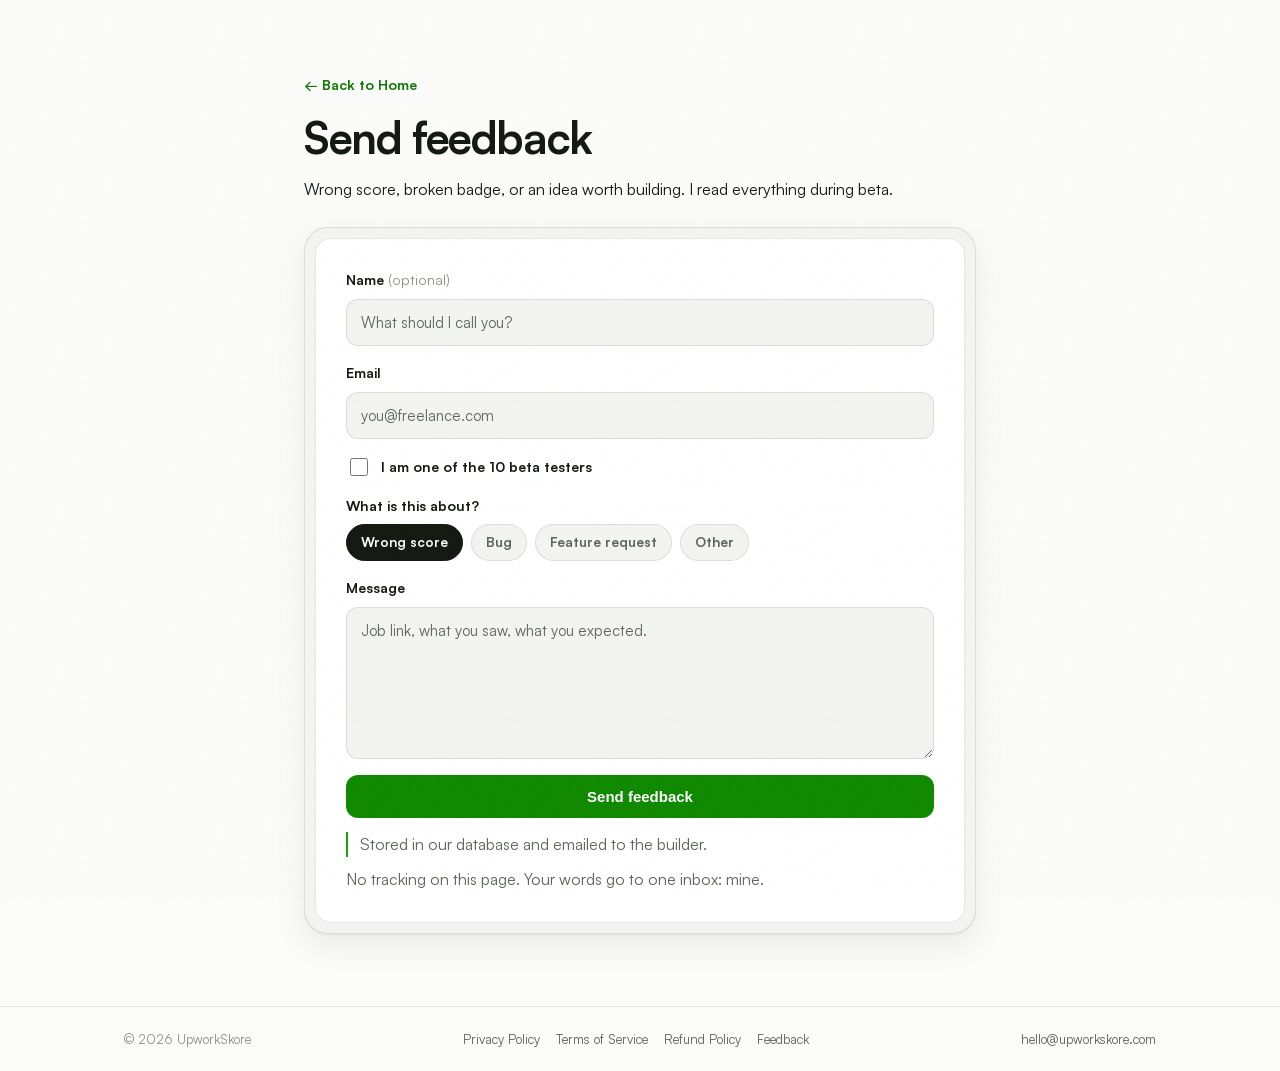
==== feedback.html @ d4e3a6f2 "Feedback page: D1-backed form with email delivery, footer links" ====
<!doctype html>
<html lang="en" data-theme="light">
<head>
  <meta charset="utf-8" />
  <meta name="viewport" content="width=device-width, initial-scale=1" />
  <title>Send Feedback: UpworkSkore</title>
  <meta name="description" content="Report a wrong score, a bug, or request a feature. Every message is stored and emailed to the builder." />
  <link rel="icon" href="./favicon.ico" sizes="any" />
  <link rel="stylesheet" href="./styles.css" />
  <script>
    (function () {
      try {
        var stored = localStorage.getItem('usk-theme');
        var theme = stored || (window.matchMedia('(prefers-color-scheme: dark)').matches ? 'dark' : 'light');
        document.documentElement.setAttribute('data-theme', theme);
      } catch (e) { document.documentElement.setAttribute('data-theme', 'light'); }
    })();
  </script>
</head>
<body>
  <a class="skip" href="#main">Skip to content</a>

  <main id="main" class="legal">
    <div class="wrap narrow">
      <p><a class="back-link" href="./index.html">← Back to Home</a></p>
      <h1>Send feedback</h1>
      <p class="lede">Wrong score, broken badge, or an idea worth building. I read everything during beta.</p>
      <div class="price-shell"><div class="price-card">
        <form id="feedbackForm" class="fb-form" novalidate>
          <div class="field">
            <label for="fbName">Name <span class="opt">(optional)</span></label>
            <input id="fbName" name="name" type="text" placeholder="What should I call you?" autocomplete="name" maxlength="120" />
          </div>
          <div class="field">
            <label for="fbEmail">Email</label>
            <input id="fbEmail" name="email" type="email" placeholder="you@freelance.com" autocomplete="email" required />
            <p class="fb-error" id="fbEmailError" hidden>Enter a valid email so I can reply.</p>
          </div>
          <div class="field check">
            <input id="fbTester" name="tester" type="checkbox" />
            <label for="fbTester">I am one of the 10 beta testers</label>
          </div>
          <div class="field">
            <span class="fb-label" id="fbCatLabel">What is this about?</span>
            <div class="pills" role="radiogroup" aria-labelledby="fbCatLabel">
              <span><input id="catScore" name="category" type="radio" value="wrong-score" checked /><label for="catScore">Wrong score</label></span>
              <span><input id="catBug" name="category" type="radio" value="bug" /><label for="catBug">Bug</label></span>
              <span><input id="catFeature" name="category" type="radio" value="feature" /><label for="catFeature">Feature request</label></span>
              <span><input id="catOther" name="category" type="radio" value="other" /><label for="catOther">Other</label></span>
            </div>
          </div>
          <div class="field">
            <label for="fbMessage">Message</label>
            <textarea id="fbMessage" name="message" rows="6" maxlength="5000" placeholder="Job link, what you saw, what you expected." required></textarea>
            <p class="fb-error" id="fbMessageError" hidden>Write a few words so I know what to fix.</p>
          </div>
          <input class="hp" name="_honey" type="text" tabindex="-1" autocomplete="off" aria-hidden="true" />
          <button class="btn btn-primary" type="submit" id="fbSubmit">Send feedback</button>
        </form>
        <p class="form-note" id="fbNote" role="status" aria-live="polite">Stored in our database and emailed to the builder.</p>
        <p class="privacy">No tracking on this page. Your words go to one inbox: mine.</p>
      </div></div>
    </div>
  </main>

  <footer class="footer">
    <div class="wrap foot-inner">
      <span>© 2026 UpworkSkore</span>
      <span class="foot-links"><a href="./privacy.html">Privacy Policy</a><a href="./terms.html">Terms of Service</a><a href="./refund.html">Refund Policy</a><a href="./feedback.html" aria-current="page">Feedback</a></span>
      <a href="mailto:hello@upworkskore.com">hello@upworkskore.com</a>
    </div>
  </footer>

  <script src="./script.js" defer></script>
</body>
</html>
---- styles.css ----
/* UpworkSkore landing.
 * Shape lock (one system, documented): cards and panels 16px, buttons and
 * inputs 12px, status pills full-round. One accent (#14a800 family) page-wide.
 * Type: self-hosted Satoshi + JetBrains Mono. No webfont links.
 */

@font-face {
  font-family: "Satoshi";
  src: url("./fonts/satoshi-400.woff2") format("woff2");
  font-weight: 400; font-style: normal; font-display: swap;
}
@font-face {
  font-family: "Satoshi";
  src: url("./fonts/satoshi-500.woff2") format("woff2");
  font-weight: 500; font-style: normal; font-display: swap;
}
@font-face {
  font-family: "Satoshi";
  src: url("./fonts/satoshi-700.woff2") format("woff2");
  font-weight: 700; font-style: normal; font-display: swap;
}
@font-face {
  font-family: "JetBrains Mono";
  src: url("./fonts/jetbrains-mono-400.woff2") format("woff2");
  font-weight: 400; font-style: normal; font-display: swap;
}
@font-face {
  font-family: "JetBrains Mono";
  src: url("./fonts/jetbrains-mono-500.woff2") format("woff2");
  font-weight: 500; font-style: normal; font-display: swap;
}
@font-face {
  font-family: "JetBrains Mono";
  src: url("./fonts/jetbrains-mono-700.woff2") format("woff2");
  font-weight: 700; font-style: normal; font-display: swap;
}

:root {
  color-scheme: light dark;
  --font: "Satoshi", system-ui, -apple-system, "Segoe UI", sans-serif;
  --mono: "JetBrains Mono", ui-monospace, SFMono-Regular, Menlo, monospace;
  --accent: #14a800;
  --accent-ink: #0e7a00;
  --btn: #108a00;
  --btn-hover: #0d7300;
  --ease: cubic-bezier(0.16, 1, 0.3, 1);
}

[data-theme="light"] {
  color-scheme: light;
  --canvas: #fbfbfa;
  --surface: #f3f4f1;
  --card: #ffffff;
  --ink: #141a12;
  --muted: #5c665a;
  --faint: #8a9388;
  --hairline: rgba(20, 26, 18, 0.1);
  --nav: rgba(251, 251, 250, 0.86);
  --shadow: 0 1px 2px rgba(20, 26, 18, 0.05), 0 12px 32px rgba(20, 26, 18, 0.07);
  --green-bg: #e9f5ec; --green-ink: #166534; --green-line: #b7dfc0;
  --yellow-bg: #fdf6e0; --yellow-ink: #7c5c00; --yellow-line: #ecd48a;
  --red-bg: #fdecea; --red-ink: #9c1c1c; --red-line: #f3b8b4;
  --grey-bg: #eef0ee; --grey-ink: #5c665a; --grey-line: #d5d9d4;
}

[data-theme="dark"] {
  color-scheme: dark;
  --canvas: #07090e;
  --surface: #0d111a;
  --card: #0d111a;
  --ink: #eceff3;
  --muted: #9aa3b2;
  --faint: #6b7484;
  --hairline: rgba(255, 255, 255, 0.09);
  --nav: rgba(7, 9, 14, 0.82);
  --shadow: 0 1px 2px rgba(0, 0, 0, 0.4), 0 16px 40px rgba(0, 0, 0, 0.4);
  --green-bg: rgba(20, 168, 0, 0.13); --green-ink: #8fe3ab; --green-line: rgba(143, 227, 171, 0.3);
  --yellow-bg: rgba(245, 214, 123, 0.1); --yellow-ink: #f2d67c; --yellow-line: rgba(242, 214, 124, 0.3);
  --red-bg: rgba(245, 163, 163, 0.1); --red-ink: #ffa3a3; --red-line: rgba(255, 163, 163, 0.3);
  --grey-bg: rgba(255, 255, 255, 0.05); --grey-ink: #9aa3b2; --grey-line: rgba(255, 255, 255, 0.13);
}

* { box-sizing: border-box; }
html { scroll-behavior: smooth; }
body {
  margin: 0; font-family: var(--font); background: var(--canvas); color: var(--ink);
  line-height: 1.55; font-size: 16px; -webkit-font-smoothing: antialiased;
  text-rendering: optimizeLegibility;
}
.mono { font-family: var(--mono); font-variant-numeric: tabular-nums; }
.sr { position: absolute; width: 1px; height: 1px; overflow: hidden; clip: rect(0 0 0 0); }
.skip { position: absolute; left: -999px; top: 0; background: var(--ink); color: var(--canvas); padding: 8px 12px; z-index: 99; border-radius: 0 0 8px 0; }
.skip:focus { left: 8px; top: 8px; }
::selection { background: rgba(20, 168, 0, 0.22); }

/* FILM GRAIN : fixed pointer-events-none layer only, never on scrollers */
body::after {
  content: "";
  position: fixed; inset: 0; z-index: 60; pointer-events: none;
  background-image: url("data:image/svg+xml,%3Csvg xmlns='http://www.w3.org/2000/svg' width='160' height='160'%3E%3Cfilter id='n'%3E%3CfeTurbulence type='fractalNoise' baseFrequency='0.9' numOctaves='2'/%3E%3C/filter%3E%3Crect width='160' height='160' filter='url(%23n)' opacity='0.55'/%3E%3C/svg%3E");
  opacity: 0.028;
}
[data-theme="dark"] body::after { opacity: 0.05; }

.wrap { max-width: 1080px; margin: 0 auto; padding: 0 24px; }
.wrap.narrow { max-width: 720px; }
.section { padding: 76px 0; }
.section.alt { background: var(--surface); border-top: 1px solid var(--hairline); border-bottom: 1px solid var(--hairline); }

.eyebrow {
  font-size: 12px; letter-spacing: 0.1em; text-transform: uppercase;
  color: var(--faint); margin: 0 0 12px; font-weight: 500;
}
.eyebrow::before {
  content: "";
  display: inline-block;
  width: 18px; height: 2px;
  background: var(--accent);
  vertical-align: middle;
  margin-right: 8px;
  border-radius: 2px;
}

h1, h2 { text-wrap: balance; }
h1 {
  font-size: clamp(38px, 4.6vw, 56px); line-height: 1.04;
  letter-spacing: -0.032em; margin: 0 0 18px; font-weight: 700; max-width: 14ch;
}
h2 { font-size: clamp(26px, 3vw, 34px); letter-spacing: -0.022em; line-height: 1.15; margin: 0 0 12px; font-weight: 700; }
.sub { color: var(--muted); font-size: 17px; max-width: 60ch; margin: 0; }
.lede { font-size: 18px; color: var(--muted); max-width: 44ch; }
.lede strong { color: var(--ink); }

/* FLOATING NAV : detached island, 62px tall, one line */
.nav { position: sticky; top: 0; z-index: 50; padding: 12px 16px 0; }
.nav-inner {
  max-width: 1048px; margin: 0 auto; padding: 9px 12px 9px 16px;
  display: flex; align-items: center; gap: 20px;
  background: var(--nav); backdrop-filter: blur(14px); -webkit-backdrop-filter: blur(14px);
  border: 1px solid var(--hairline); border-radius: 16px; box-shadow: var(--shadow);
}
.brand { display: flex; align-items: center; gap: 9px; text-decoration: none; color: var(--ink); font-weight: 700; letter-spacing: -0.01em; }
.brand-mark { border-radius: 7px; border: 1px solid var(--hairline); display: block; }
.brand-tag { font-family: var(--mono); font-size: 11px; color: var(--muted); border: 1px solid var(--hairline); padding: 2px 8px; border-radius: 999px; background: var(--card); }
.nav-links { display: flex; gap: 2px; margin-left: auto; }
.nav-links a { color: var(--muted); text-decoration: none; font-size: 14px; font-weight: 500; padding: 7px 11px; border-radius: 8px; }
.nav-links a:hover { color: var(--ink); background: var(--surface); }
.nav-links a.active { color: var(--accent-ink); background: var(--surface); }
[data-theme="dark"] .nav-links a.active { color: #8fe3ab; }
.nav-actions { display: flex; align-items: center; gap: 10px; }

.theme-toggle {
  height: 36px; padding: 0 12px; border-radius: 9px; cursor: pointer;
  border: 1px solid var(--hairline); background: var(--card); color: var(--ink);
  font-family: var(--mono); font-size: 12px;
}
.theme-toggle:hover { border-color: var(--accent); }
[data-theme="light"] .to-light { display: none; }
[data-theme="dark"] .to-dark { display: none; }
.theme-toggle:focus-visible, .btn:focus-visible, a:focus-visible, input:focus-visible, summary:focus-visible {
  outline: 2px solid var(--accent); outline-offset: 2px;
}

/* BUTTONS : 12px radius per shape lock, single accent, AA contrast */
.btn {
  display: inline-flex; align-items: center; justify-content: center;
  text-decoration: none; font-weight: 700; border-radius: 12px;
  padding: 12px 22px; border: 1px solid transparent; cursor: pointer; font-size: 15px;
  white-space: nowrap;
  transition: background 160ms var(--ease), border-color 160ms var(--ease), transform 80ms var(--ease);
}
.btn:active { transform: scale(0.98); }
.btn-sm { padding: 8px 14px; font-size: 13.5px; }
.btn-lg { padding: 15px 28px; font-size: 16px; }
.btn-primary { background: var(--btn); color: #fff; }
.btn-primary:hover { background: var(--btn-hover); }
.text-link { display: inline-flex; align-items: center; font-weight: 600; font-size: 15px; color: var(--accent-ink); text-decoration: none; padding: 12px 4px; }
[data-theme="dark"] .text-link { color: #8fe3ab; }
.text-link:hover { text-decoration: underline; }

/* NESTED ARROW : icon lives in its own circle, drifts on hover */
.btn .arr {
  display: inline-flex; align-items: center; justify-content: center;
  width: 26px; height: 26px; border-radius: 999px; flex: none;
  background: rgba(255, 255, 255, 0.18); font-size: 14px; font-weight: 400;
  transition: transform 200ms var(--ease);
}
.btn-primary:hover .arr { transform: translate(2px, -2px) scale(1.06); }

/* HERO : asymmetric split, 4 text elements max, fits viewport */
.hero { padding: 56px 0 52px; }
.hero-inner { max-width: 1080px; margin: 0 auto; padding: 0 24px; display: grid; grid-template-columns: 1.08fr 0.92fr; gap: 48px; align-items: center; }
.cta-row { display: flex; gap: 10px; flex-wrap: wrap; margin: 24px 0 0; }

/* BROWSER MOCK : real component preview of the extension UI */
.browser { border: 1px solid var(--hairline); border-radius: 16px; background: var(--card); box-shadow: var(--shadow); overflow: hidden; }
.browser-bar { display: flex; align-items: center; gap: 6px; padding: 10px 14px; border-bottom: 1px solid var(--hairline); background: var(--surface); }
.browser-bar span { width: 10px; height: 10px; border-radius: 50%; border: 1px solid rgba(0, 0, 0, 0.12); }
.browser-bar span:nth-child(1) { background: #ff5f57; }
.browser-bar span:nth-child(2) { background: #febc2e; }
.browser-bar span:nth-child(3) { background: #28c840; }
.browser-bar code { margin-left: 8px; font-size: 12px; color: var(--faint); }
.feed-card { padding: 15px 17px; border-bottom: 1px solid var(--hairline); }
.feed-card:last-child { border-bottom: 0; }
.job-title { margin: 8px 0 0; font-weight: 600; font-size: 14.5px; letter-spacing: -0.005em; }
button.usk-badge { font-family: inherit; cursor: pointer; }
.usk-badge { display: inline-flex; align-items: baseline; gap: 6px; padding: 3px 11px; border-radius: 999px; font-size: 12.5px; font-weight: 700; border: 1px solid; }
button.usk-badge:hover { filter: brightness(0.97); }
button.usk-badge:active { transform: scale(0.98); }

/* COLLAPSIBLE PANEL : transform and opacity only */
.coll.open { display: block; animation: collIn 260ms var(--ease); }
.coll.shut { display: none; }
@keyframes collIn {
  from { opacity: 0; transform: translateY(-6px); }
  to { opacity: 1; transform: none; }
}
.usk-badge strong { font-size: 13px; }
.usk-badge.green { background: var(--green-bg); color: var(--green-ink); border-color: var(--green-line); }
.usk-badge.yellow { background: var(--yellow-bg); color: var(--yellow-ink); border-color: var(--yellow-line); }
.usk-badge.red { background: var(--red-bg); color: var(--red-ink); border-color: var(--red-line); }
.usk-details { margin-top: 9px; display: grid; gap: 3px; font-size: 12.5px; color: var(--muted); }
.usk-details div { display: flex; justify-content: space-between; gap: 12px; }
.usk-details strong { color: var(--ink); font-weight: 500; }
.usk-note { margin-top: 9px; font-size: 12.5px; background: var(--surface); border: 1px solid var(--hairline); color: var(--muted); border-radius: 8px; padding: 7px 10px; }
.usk-note .mono { font-size: 11px; letter-spacing: 0.08em; color: var(--accent-ink); }
[data-theme="dark"] .usk-note .mono { color: #8fe3ab; }
.caption { font-size: 13px; color: var(--faint); margin: 12px 2px 0; }

/* FACT BAR : trust facts live here, not in the hero */
.factbar { border-top: 1px solid var(--hairline); border-bottom: 1px solid var(--hairline); background: var(--surface); }
.factbar-inner { display: flex; gap: 8px 24px; align-items: baseline; justify-content: space-between; flex-wrap: wrap; padding-top: 13px; padding-bottom: 13px; }
.factbar p { margin: 0; font-size: 14px; color: var(--muted); }
.factbar .facts { font-size: 12px; letter-spacing: 0.04em; color: var(--faint); }

/* DEMO : featured card plus stacked pair, staggered */
.demo-grid { display: grid; grid-template-columns: 1.15fr 0.85fr; gap: 14px; margin-top: 30px; align-items: start; }
.demo-stack { display: grid; gap: 14px; margin-top: 28px; }
.score-card { border: 1px solid var(--hairline); border-radius: 16px; background: var(--card); padding: 22px; transition: border-color 160ms var(--ease), transform 160ms var(--ease); }
.score-card:hover { border-color: var(--accent); transform: translateY(-2px); }
.score-card header { display: flex; align-items: baseline; gap: 10px; margin-bottom: 14px; }
.score-card .big { font-size: 32px; font-weight: 700; letter-spacing: -0.02em; }
.score-card .tier { font-size: 12.5px; font-weight: 700; padding: 3px 10px; border-radius: 999px; border: 1px solid; }
.score-card.green .tier { background: var(--green-bg); color: var(--green-ink); border-color: var(--green-line); }
.score-card.yellow .tier { background: var(--yellow-bg); color: var(--yellow-ink); border-color: var(--yellow-line); }
.score-card.red .tier { background: var(--red-bg); color: var(--red-ink); border-color: var(--red-line); }
.score-card ul { list-style: none; margin: 0 0 12px; padding: 0; display: grid; font-size: 13px; color: var(--muted); }
.score-card li { display: flex; justify-content: space-between; gap: 10px; border-bottom: 1px solid var(--hairline); padding: 7px 0; }
.score-card li b { color: var(--ink); font-weight: 500; }
.score-card p { margin: 0; font-size: 14.5px; color: var(--muted); }

/* STEPS : divider rows, not cards */
.steps { list-style: none; margin: 30px 0 0; padding: 0; }
.steps li {
  display: grid; grid-template-columns: 64px 1fr; gap: 20px; align-items: baseline;
  padding: 22px 0; border-top: 1px solid var(--hairline);
}
.steps li:last-child { border-bottom: 1px solid var(--hairline); }
.steps .mono { font-size: 13px; color: var(--accent-ink); }
[data-theme="dark"] .steps .mono { color: #8fe3ab; }
.steps h3 { margin: 0 0 4px; font-size: 18px; letter-spacing: -0.01em; }
.steps p { margin: 0; color: var(--muted); font-size: 15px; max-width: 60ch; }

/* BANDS : meter rows with real visual variation */
.meters { display: grid; gap: 14px; margin-top: 30px; }
.meter { border: 1px solid var(--hairline); border-radius: 16px; background: var(--card); padding: 18px 20px; }
.meter-head { display: flex; align-items: baseline; gap: 12px; margin-bottom: 10px; }
.chip { font-size: 13px; font-weight: 700; padding: 2px 10px; border-radius: 999px; border: 1px solid; }
.meter.green .chip { background: var(--green-bg); color: var(--green-ink); border-color: var(--green-line); }
.meter.yellow .chip { background: var(--yellow-bg); color: var(--yellow-ink); border-color: var(--yellow-line); }
.meter.red .chip { background: var(--red-bg); color: var(--red-ink); border-color: var(--red-line); }
.meter.grey .chip { background: var(--grey-bg); color: var(--grey-ink); border-color: var(--grey-line); }
.meter-head code { margin-left: auto; font-size: 12.5px; color: var(--muted); }
.track { height: 8px; border-radius: 999px; background: var(--surface); border: 1px solid var(--hairline); overflow: hidden; }
.track .fill { height: 100%; border-radius: inherit; }
.meter.green .fill { background: var(--accent); }
.meter.yellow .fill { background: #d9a400; }
[data-theme="dark"] .meter.yellow .fill { background: #f2d67c; }
.meter.red .fill { background: #d64545; }
[data-theme="dark"] .meter.red .fill { background: #ffa3a3; }
.track.empty { display: flex; align-items: center; justify-content: center; height: 26px; background: transparent; border-style: dashed; }
.track.empty span { font-size: 11px; letter-spacing: 0.08em; color: var(--faint); }
.meter p { margin: 10px 0 0; font-size: 14.5px; color: var(--muted); }

/* ROADMAP : V1 vs V2 comparison, two columns to one on mobile */
.compare-grid { display: grid; grid-template-columns: 1fr 1fr; gap: 14px; margin-top: 30px; align-items: stretch; }
.tier-card { border: 1px solid var(--hairline); border-radius: 16px; background: var(--card); padding: 26px; }
.tier-card > p:first-child { margin: 0 0 14px; }
.tier-card h3 { margin: 0 0 6px; font-size: 22px; letter-spacing: -0.015em; }
.tier-price { margin: 0 0 16px; color: var(--muted); font-size: 14px; }
.tier-price .mono { font-size: 30px; font-weight: 700; letter-spacing: -0.02em; color: var(--ink); margin-right: 8px; }
.tier-price .was { font-size: 18px; font-weight: 500; color: var(--faint); text-decoration: line-through; margin-right: 2px; }
.tier-card.pro { border-color: var(--accent); }
.tier-list { list-style: none; margin: 0; padding: 0; display: grid; gap: 10px; font-size: 15px; }
.tier-list li { padding-left: 26px; position: relative; }
.tier-list li::before { content: "✓"; position: absolute; left: 2px; color: var(--accent); font-weight: 700; }
.pill-badge { display: inline-block; font-size: 11px; letter-spacing: 0.08em; text-transform: uppercase; padding: 4px 12px; border-radius: 999px; font-weight: 500; }
.pill-badge.dark { background: var(--ink); color: var(--canvas); }
.pill-badge.live { background: var(--btn); color: #fff; }
.anchor {
  margin: 18px 0 0; padding: 18px 22px; text-align: center;
  font-size: 17px; font-weight: 700; letter-spacing: -0.01em;
  background: var(--green-bg); border: 1px solid var(--green-line); color: var(--green-ink);
  border-radius: 16px;
}

/* BUILDER NOTE */
.note-card {
  border: 1px solid var(--hairline);
  border-left: 3px solid var(--accent);
  border-radius: 16px;
  background: var(--card);
  padding: 26px 28px;
  box-shadow: var(--shadow);
}
.note-card p { margin: 0 0 14px; font-size: 16.5px; }
.note-card p:last-child { margin-bottom: 0; }
.note-card .card-label { font-size: 13px; font-weight: 700; }
.note-card .signed { color: var(--ink); font-size: 13px; margin-top: 18px; }
.note-card .changelog { color: var(--faint); font-size: 12px; margin-top: 6px; }

/* PRICING : double-bezel on the money card : shell outside, core inside */
.price-shell {
  margin-top: 26px; padding: 10px; border-radius: 24px;
  background: var(--surface); border: 1px solid var(--hairline);
  box-shadow: var(--shadow);
}
.price-card { border: 1px solid var(--hairline); background: var(--card); border-radius: 16px; padding: 30px; }
.seats { font-size: 12px; letter-spacing: 0.08em; text-transform: uppercase; color: var(--faint); margin: 0; }
.price-row { display: flex; align-items: baseline; gap: 12px; margin: 14px 0 6px; flex-wrap: wrap; }
.price { font-size: 50px; font-weight: 700; letter-spacing: -0.032em; }
.per { color: var(--muted); font-size: 14px; }
.includes { list-style: none; margin: 14px 0 22px; padding: 0; display: grid; grid-template-columns: 1fr 1fr; gap: 0 24px; font-size: 15px; }
.includes li { padding: 9px 0 9px 26px; position: relative; border-bottom: 1px solid var(--hairline); }
.includes li::before { content: "✓"; position: absolute; left: 2px; color: var(--accent); font-weight: 700; }
.beta-form { display: flex; gap: 10px; }
.beta-form input {
  flex: 1; padding: 12px 14px; border-radius: 12px;
  border: 1px solid var(--hairline); background: var(--surface); color: var(--ink); font-size: 15px; font-family: inherit;
}
.beta-form input::placeholder { color: var(--muted); }
.beta-form input.invalid { border-color: #d64545; }
[data-theme="dark"] .beta-form input.invalid { border-color: #ffa3a3; }
.beta-form input:disabled { opacity: 0.6; }
.btn:disabled { cursor: default; opacity: 0.85; }
.form-note { font-size: 13.5px; color: var(--muted); margin: 14px 0 0; border-left: 2px solid var(--accent); padding-left: 12px; }
.privacy { font-size: 12.5px; color: var(--faint); margin: 10px 0 0; }

/* FAQ : unboxed rows, plus marker */
.faq-list { margin-top: 26px; border-top: 1px solid var(--hairline); }
.faq-list details { border-bottom: 1px solid var(--hairline); padding: 16px 0; }
.faq-list summary { cursor: pointer; font-weight: 700; font-size: 16px; letter-spacing: -0.005em; list-style: none; display: flex; align-items: center; gap: 12px; }
.faq-list summary::-webkit-details-marker { display: none; }
.faq-list summary .mark { margin-left: auto; position: relative; width: 14px; height: 14px; flex: none; }
.faq-list summary .mark::before, .faq-list summary .mark::after {
  content: ""; position: absolute; background: var(--muted); border-radius: 2px;
}
.faq-list summary .mark::before { left: 0; top: 6px; width: 14px; height: 2px; }
.faq-list summary .mark::after { left: 6px; top: 0; width: 2px; height: 14px; transition: transform 160ms var(--ease); }
.faq-list details[open] summary .mark::after { transform: rotate(90deg); }
.faq-list details p { color: var(--muted); margin: 10px 0 2px; font-size: 15px; max-width: 62ch; }

/* LEGAL PAGES : narrow reading column, same tokens as the landing */
.legal { padding: 56px 0 72px; }
.legal h1 { font-size: clamp(32px, 4vw, 44px); margin: 18px 0 8px; }
.legal .updated { font-size: 12.5px; color: var(--faint); margin: 0 0 16px; }
.legal h2 { font-size: 20px; margin: 32px 0 8px; }
.legal p { color: var(--muted); font-size: 16px; max-width: 68ch; }
.legal p strong, .legal .lede { color: var(--ink); }
.legal a { color: var(--accent-ink); }
[data-theme="dark"] .legal a { color: #8fe3ab; }
.back-link { font-size: 14px; font-weight: 600; text-decoration: none; }
.back-link:hover { text-decoration: underline; }

/* FINAL + FOOTER */
.final { padding: 76px 0; border-top: 1px solid var(--hairline); background: var(--surface); }
.final .wrap { display: grid; gap: 14px; justify-items: start; }
.footer { border-top: 1px solid var(--hairline); padding: 22px 0; }
.foot-inner { display: flex; gap: 8px 20px; align-items: baseline; justify-content: space-between; flex-wrap: wrap; font-size: 13px; color: var(--faint); }
.foot-inner a { color: var(--muted); text-decoration: none; }
.foot-inner a:hover { color: var(--ink); text-decoration: underline; }
.foot-links { display: inline-flex; gap: 16px; }

/* FEEDBACK FORM : labels above inputs, errors below, native controls */
.fb-form { display: grid; gap: 16px; }
.field { display: grid; gap: 8px; }
.field label, .fb-label { font-size: 14px; font-weight: 600; }
.field .opt { font-weight: 400; color: var(--faint); }
.field input[type="text"], .field input[type="email"], .field textarea {
  padding: 12px 14px; border-radius: 12px; width: 100%;
  border: 1px solid var(--hairline); background: var(--surface); color: var(--ink);
  font-size: 15px; font-family: inherit;
}
.field textarea { min-height: 140px; resize: vertical; }
.field input::placeholder, .field textarea::placeholder { color: var(--muted); }
.field input:focus-visible, .field textarea:focus-visible { outline: 2px solid var(--accent); outline-offset: 0; border-color: var(--accent); }
.field input.invalid, .field textarea.invalid { border-color: #d64545; }
[data-theme="dark"] .field input.invalid, [data-theme="dark"] .field textarea.invalid { border-color: #ffa3a3; }
.fb-error { margin: 0; font-size: 13.5px; color: #b3261e; }
[data-theme="dark"] .fb-error { color: #ff9d9d; }
.field.check { grid-template-columns: auto 1fr; align-items: center; gap: 10px; }
.field.check input { width: 18px; height: 18px; accent-color: var(--accent); }
.pills { display: flex; flex-wrap: wrap; gap: 8px; }
.pills input { position: absolute; opacity: 0; width: 1px; height: 1px; }
.pills label {
  display: inline-block; font-size: 13.5px; font-weight: 600; cursor: pointer;
  border: 1px solid var(--hairline); background: var(--surface); color: var(--muted);
  border-radius: 999px; padding: 7px 14px;
}
.pills input:checked + label { background: var(--ink); border-color: var(--ink); color: var(--canvas); }
.pills input:focus-visible + label { outline: 2px solid var(--accent); outline-offset: 2px; }
.hp { position: absolute; left: -9999px; top: auto; width: 1px; height: 1px; opacity: 0; }
.note-card a { color: var(--accent-ink); font-weight: 600; }
[data-theme="dark"] .note-card a { color: #8fe3ab; }

/* REVEAL : single motion device: fade up on entry, staggered by --d */
.reveal { opacity: 0; transform: translateY(18px); transition: opacity 560ms var(--ease), transform 560ms var(--ease); transition-delay: var(--d, 0s); }
.reveal.in { opacity: 1; transform: none; }
@media (prefers-reduced-motion: reduce) {
  html { scroll-behavior: auto; }
  .reveal { opacity: 1; transform: none; transition: none; }
  .score-card:hover { transform: none; }
  .btn:active { transform: none; }
  .btn-primary:hover .arr { transform: none; }
  .coll.open { animation: none; }
}

@media (max-width: 900px) {
  .hero-inner { grid-template-columns: 1fr; gap: 32px; }
  .compare-grid { grid-template-columns: 1fr; }
  .demo-grid { grid-template-columns: 1fr; }
  .demo-stack { margin-top: 0; }
  .nav-links { display: none; }
  .nav-actions { margin-left: auto; }
  .section { padding: 56px 0; }
  .beta-form { flex-direction: column; }
  .includes { grid-template-columns: 1fr; }
  .steps li { grid-template-columns: 44px 1fr; gap: 12px; }
}
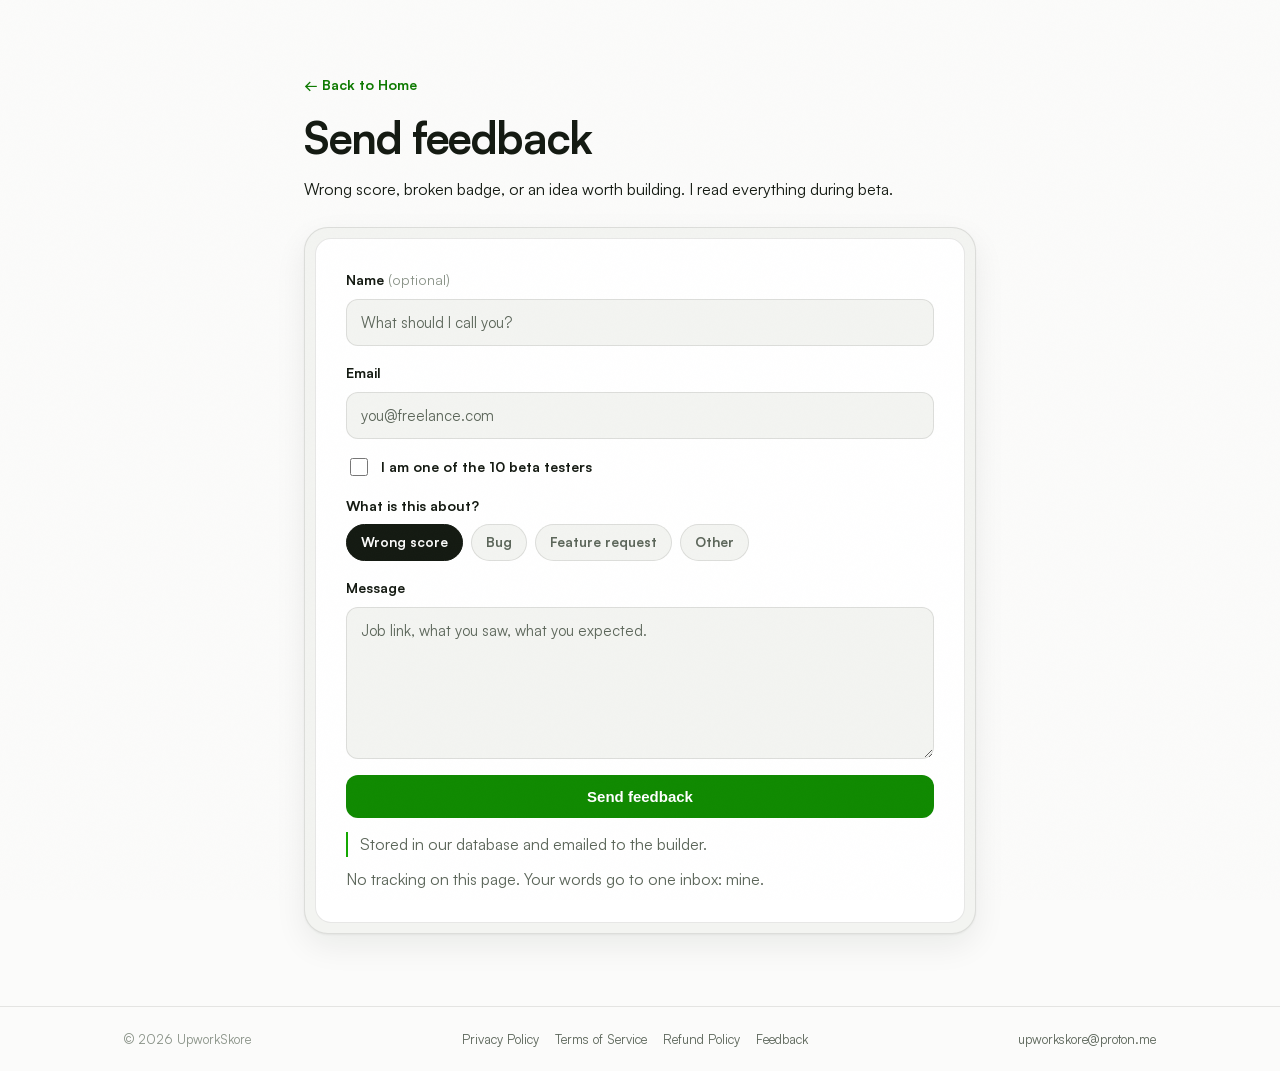
==== commit f902f0ca: "Contact email to upworkskore@proton.me site-wide" ====
--- a/feedback.html
+++ b/feedback.html
@@ -67,7 +67,7 @@
     <div class="wrap foot-inner">
       <span>© 2026 UpworkSkore</span>
       <span class="foot-links"><a href="./privacy.html">Privacy Policy</a><a href="./terms.html">Terms of Service</a><a href="./refund.html">Refund Policy</a><a href="./feedback.html" aria-current="page">Feedback</a></span>
-      <a href="mailto:hello@upworkskore.com">hello@upworkskore.com</a>
+      <a href="mailto:upworkskore@proton.me">upworkskore@proton.me</a>
     </div>
   </footer>
 
--- a/styles.css
+++ b/styles.css
@@ -330,10 +330,9 @@
 .price-row { display: flex; align-items: baseline; gap: 12px; margin: 14px 0 6px; flex-wrap: wrap; }
 .price { font-size: 50px; font-weight: 700; letter-spacing: -0.032em; }
 .per { color: var(--muted); font-size: 14px; }
-.includes { list-style: none; margin: 14px 0 22px; padding: 0; display: grid; grid-template-columns: 1fr 1fr; gap: 0 24px; font-size: 15px; }
-.includes li { padding: 9px 0 9px 26px; position: relative; border-bottom: 1px solid var(--hairline); }
-.includes li::before { content: "✓"; position: absolute; left: 2px; color: var(--accent); font-weight: 700; }
+
 .beta-form { display: flex; gap: 10px; }
+.cred { font-family: var(--mono); font-weight: 700; letter-spacing: 0.04em; }
 .beta-form input {
   flex: 1; padding: 12px 14px; border-radius: 12px;
   border: 1px solid var(--hairline); background: var(--surface); color: var(--ink); font-size: 15px; font-family: inherit;
@@ -434,6 +433,5 @@
   .nav-actions { margin-left: auto; }
   .section { padding: 56px 0; }
   .beta-form { flex-direction: column; }
-  .includes { grid-template-columns: 1fr; }
   .steps li { grid-template-columns: 44px 1fr; gap: 12px; }
 }
